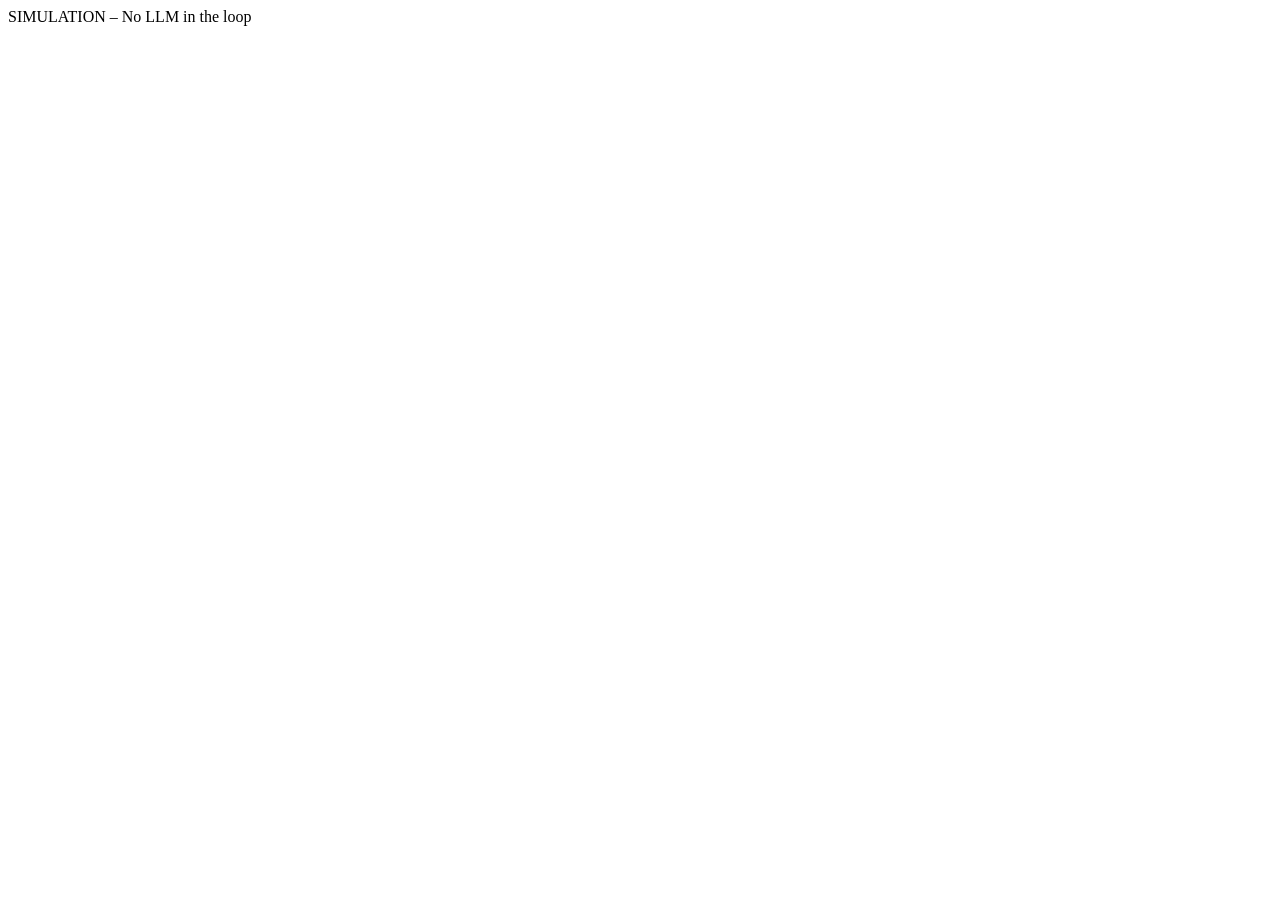
==== public/command-loop/index.html @ ae24730a "feat: assemble Phase 1 site with demos and placeholder landing copy Co-authored-by: aider (deepseek/" ====
<!DOCTYPE html>
<html>
<head>
  <meta charset="utf-8" />
  <title>Command & Confirm Helm FSM – Simulation</title>
  <link rel="stylesheet" href="./family/tokens.css" />
  <link rel="stylesheet" href="./family/base.css" />
</head>
<body>
  <div class="simulation-banner">SIMULATION – No LLM in the loop</div>
  <div id="app"></div>
  <script src="./state-machine.js"></script>
</body>
</html>
---- public/command-loop/family/tokens.css ----
/* tokens.css – shared family design tokens */
---- public/command-loop/family/base.css ----
/* base.css – shared family base styles */
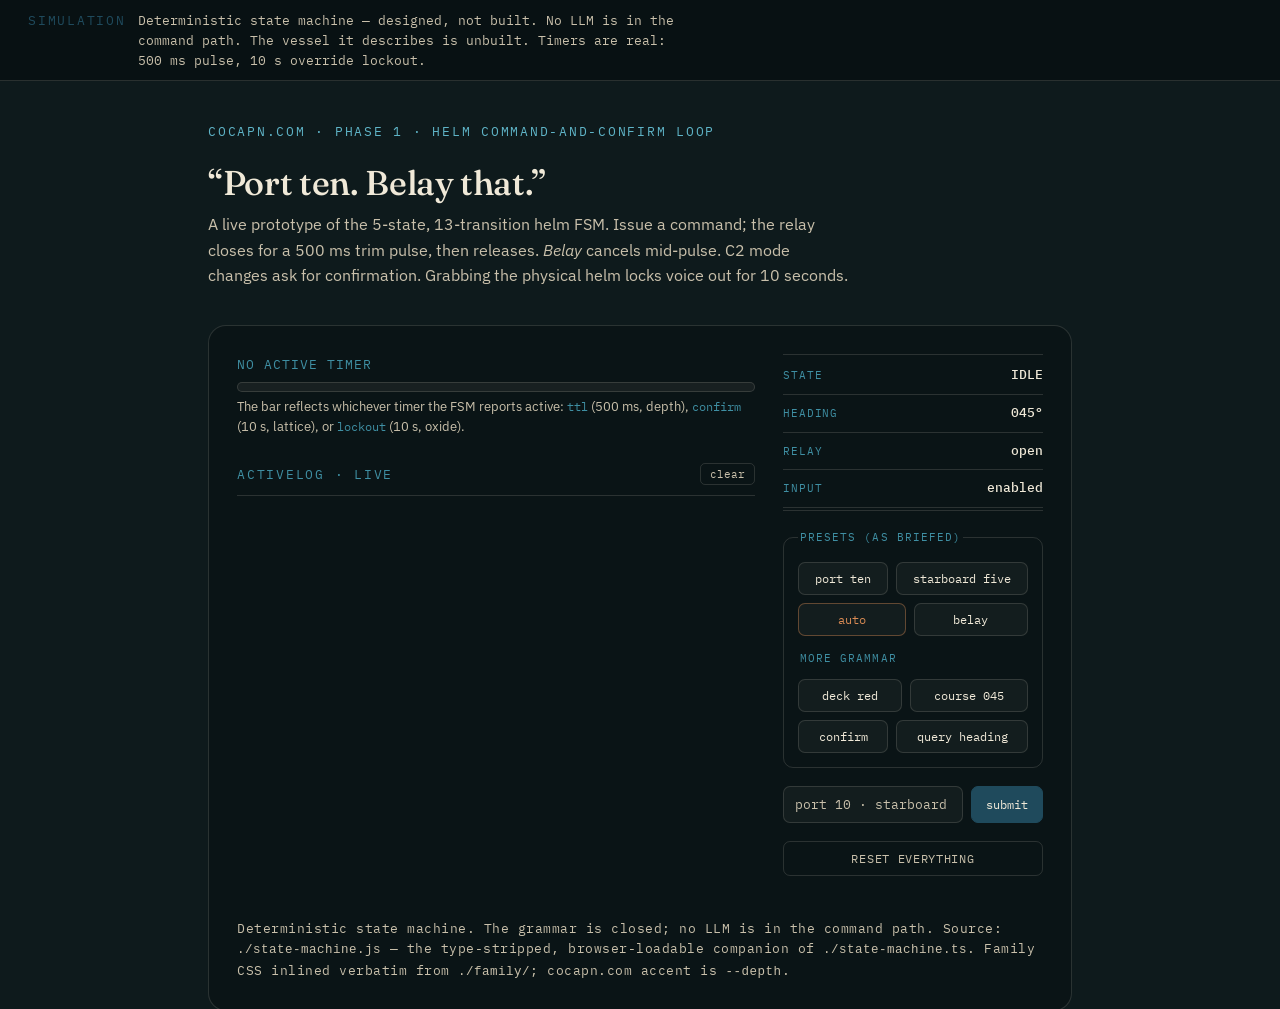
==== commit f37d7de4: "Assemble cocapn.com Phase 1: command-loop + provisioning demos, real landing page Combines two alrea" ====
--- a/public/command-loop/index.html
+++ b/public/command-loop/index.html
@@ -1,14 +1,864 @@
-<!DOCTYPE html>
-<html>
+<!doctype html>
+<!--
+  demo.html
+  -------------------------------------------------------------------
+  Live visualizer for the Phase 1 helm command-and-confirm state
+  machine (state-machine.js). Opens directly from disk (file://) with
+  NO BUILD STEP.
+
+  How it loads the FSM:
+    Chrome blocks ES-module imports from file:// (CORS). state-machine.js
+    is therefore a classic script that attaches its constructor to
+    window.cocapn (see the footer of that file). This page loads it with a
+    plain <script src="./state-machine.js">, NOT an import. The .ts file
+    is the canonical source; the .js is its type-stripped companion.
+
+  Styling:
+    The family design system (family/tokens.css, family/base.css, and —
+    because cocapn.com is that component's named consumer —
+    family/provenance-panel.css) is INLINED verbatim below in <style>,
+    per family/README.md ("inline at build time; never fetch at runtime").
+    The site-level :root then swaps --claw to --depth, the accent the
+    Round 1 plan assigns cocapn.com ("the water under the hull").
+
+  See README.md for run instructions and the judgment calls.
+-->
+<html lang="en">
 <head>
-  <meta charset="utf-8" />
-  <title>Command & Confirm Helm FSM – Simulation</title>
-  <link rel="stylesheet" href="./family/tokens.css" />
-  <link rel="stylesheet" href="./family/base.css" />
+  <meta charset="utf-8">
+  <meta name="viewport" content="width=device-width, initial-scale=1">
+  <title>cocapn · phase 1 · helm command-and-confirm simulation</title>
+
+  <!-- Progressive enhancement only: the family type stack (Fraunces /
+       IBM Plex). Loads when online; degrades gracefully to the Georgia /
+       system / monospace fallbacks in tokens.css when offline. Not a
+       build dependency. -->
+  <link rel="preconnect" href="https://fonts.googleapis.com">
+  <link rel="preconnect" href="https://fonts.gstatic.com" crossorigin>
+  <link rel="stylesheet" href="https://fonts.googleapis.com/css2?family=Fraunces:wght@400;500&family=IBM+Plex+Mono:wght@400;500&family=IBM+Plex+Sans:wght@400;500&display=swap">
+
+  <style>
+    /* =====================================================================
+       INLINED VERBATIM — family/tokens.css
+       (the shared ground palette + per-site accent variables)
+       ===================================================================== */
+    :root {
+      /* --- ground palette + type system (verbatim from landing.html) --- */
+      --ink: #0E1A1C;
+      --ink-deep: #081113;
+      --shell: #F0E9D8;
+      --shell-dim: #C9C0AB;
+      --claw: #A8548C;
+      --claw-deep: #7A3B5E;
+      --lattice: #5FB4C7;
+      --lattice-dim: #3F8FA3;
+      --hardened: #D98B54;
+      --line: rgba(240, 233, 216, 0.14);
+      --display: "Fraunces", Georgia, serif;
+      --body: "IBM Plex Sans", -apple-system, sans-serif;
+      --mono: "IBM Plex Mono", "SF Mono", monospace;
+
+      --antifoul: #B0533A;
+      --depth: #1F4A5C;
+      --reef: #D97A5C;
+    }
+
+    /* =====================================================================
+       INLINED VERBATIM — family/base.css
+       (reset, type scale, and the load-bearing component shapes)
+       ===================================================================== */
+    * { box-sizing: border-box; }
+    html { scroll-behavior: smooth; }
+
+    body {
+      margin: 0;
+      background: var(--ink);
+      color: var(--shell);
+      font-family: var(--body);
+      font-size: 17px;
+      line-height: 1.6;
+      -webkit-font-smoothing: antialiased;
+      overflow-x: hidden;
+    }
+
+    a { color: var(--lattice); }
+    a:focus-visible, button:focus-visible, input:focus-visible {
+      outline: 2px solid var(--lattice);
+      outline-offset: 3px;
+    }
+
+    ::selection { background: var(--claw); color: var(--shell); }
+
+    .wrap {
+      max-width: 920px;
+      margin: 0 auto;
+      padding: 0 28px;
+    }
+
+    .eyebrow {
+      font-family: var(--mono);
+      font-size: 12.5px;
+      letter-spacing: 0.14em;
+      text-transform: uppercase;
+      color: var(--lattice);
+      margin: 0 0 22px;
+      position: relative;
+    }
+
+    .chain {
+      display: flex;
+      flex-wrap: wrap;
+      gap: 0;
+      margin: 56px 0 8px;
+      border-top: 1px solid var(--line);
+      border-bottom: 1px solid var(--line);
+    }
+    .chain-step {
+      flex: 1 1 220px;
+      padding: 22px 20px 22px 0;
+      border-right: 1px solid var(--line);
+    }
+    .chain-step:last-child { border-right: none; }
+    .chain-num {
+      font-family: var(--mono);
+      font-size: 12px;
+      color: var(--lattice-dim);
+      display: block;
+      margin-bottom: 8px;
+    }
+    .chain-step p {
+      margin: 0;
+      font-size: 0.94rem;
+      color: var(--shell-dim);
+    }
+    .chain-step strong {
+      display: block;
+      font-family: var(--display);
+      font-weight: 500;
+      font-size: 1.05rem;
+      color: var(--shell);
+      margin-bottom: 4px;
+    }
+
+    .demo-card {
+      position: relative;
+      margin-top: 36px;
+      background: rgba(8, 17, 19, 0.55);
+      border: 1px solid var(--line);
+      border-radius: 18px;
+      padding: 28px;
+      display: grid;
+      grid-template-columns: 1fr 260px;
+      gap: 28px;
+      align-items: stretch;
+    }
+
+    @media (max-width: 680px) {
+      .demo-card { grid-template-columns: 1fr; }
+    }
+
+    .ledger {
+      margin-top: 32px;
+      border-top: 1px solid var(--line);
+    }
+    .ledger-row {
+      display: grid;
+      grid-template-columns: 1.4fr 2.4fr auto;
+      gap: 20px;
+      align-items: baseline;
+      padding: 16px 0;
+      border-bottom: 1px solid var(--line);
+    }
+    @media (max-width: 620px) {
+      .ledger-row { grid-template-columns: 1fr; gap: 6px; }
+    }
+    .ledger-row.flagship {
+      background: linear-gradient(90deg, rgba(217,139,84,0.08), transparent 40%);
+    }
+    .ledger-name {
+      font-family: var(--display);
+      font-weight: 500;
+      font-size: 1.05rem;
+    }
+    .ledger-name a { color: var(--shell); text-decoration: none; border-bottom: 1px solid var(--line); }
+    .ledger-name a:hover { border-color: var(--lattice); color: var(--lattice); }
+    .ledger-desc { font-size: 0.92rem; color: var(--shell-dim); }
+    .ledger-tag {
+      font-family: var(--mono);
+      font-size: 11px;
+      color: var(--lattice-dim);
+      white-space: nowrap;
+      text-align: right;
+    }
+    .ledger-tag.hardened { color: var(--hardened); }
+
+    .bar-list {
+      list-style: none;
+      margin: 0;
+      padding: 0;
+      counter-reset: bar;
+    }
+    .bar-list li {
+      counter-increment: bar;
+      position: relative;
+      padding: 14px 0 14px 40px;
+      border-bottom: 1px solid var(--line);
+      font-size: 0.95rem;
+      color: var(--shell-dim);
+    }
+    .bar-list li::before {
+      content: counter(bar);
+      position: absolute;
+      left: 0;
+      top: 14px;
+      font-family: var(--mono);
+      font-size: 12px;
+      color: var(--lattice-dim);
+      width: 24px;
+    }
+    .bar-list strong { color: var(--shell); }
+
+    @media (prefers-reduced-motion: reduce) {
+      html { scroll-behavior: auto; }
+    }
+
+    /* =====================================================================
+       INLINED VERBATIM — family/provenance-panel.css
+       (cocapn.com is the named consumer of this honesty component; see
+       family/README.md "Use on: cocapn.com".)
+       ===================================================================== */
+    .provenance-status {
+      position: sticky;
+      top: 0;
+      z-index: 10;
+      display: flex;
+      flex-wrap: wrap;
+      align-items: baseline;
+      gap: 12px;
+      padding: 10px 28px;
+      background: var(--ink-deep);
+      border-bottom: 1px solid var(--line);
+      font-family: var(--mono);
+      font-size: 12.5px;
+      color: var(--shell-dim);
+    }
+    .provenance-status__word {
+      letter-spacing: 0.14em;
+      text-transform: uppercase;
+      color: var(--claw);
+      white-space: nowrap;
+    }
+    .provenance-status__text {
+      flex: 1 1 auto;
+      max-width: 70ch;
+    }
+    @media (max-width: 620px) {
+      .provenance-status { padding: 10px 18px; font-size: 11.5px; }
+    }
+    .provenance {
+      display: inline-block;
+      font-family: var(--mono);
+      font-size: 11px;
+      letter-spacing: 0.04em;
+      color: var(--lattice-dim);
+      background: rgba(95, 180, 199, 0.08);
+      border: 1px solid var(--line);
+      padding: 2px 8px;
+      border-radius: 4px;
+      vertical-align: middle;
+      margin-left: 8px;
+    }
+    .provenance--block {
+      display: block;
+      margin: 14px 0 0;
+      background: transparent;
+      border: 0;
+      padding: 0;
+      font-size: 12.5px;
+      color: var(--shell-dim);
+    }
+
+    /* =====================================================================
+       SITE-LEVEL ACCENT SWAP — cocapn.com = "the water under the hull"
+       (Round 1 Section 2). All var(--claw) references above now read as
+       --depth. --claw-deep is re-pointed to a darker depth so hovers on
+       depth-colored controls stay coherent (tokens.css only defines
+       --depth, not a deep companion; this is the one small token added
+       by this demo).
+       ===================================================================== */
+    :root {
+      --claw: var(--depth);
+      --claw-deep: #143746;
+    }
+
+    /* =====================================================================
+       DEMO-SPECIFIC component styles (build on the family shapes above).
+       Kept minimal and within the family palette.
+       ===================================================================== */
+
+    header.page-head { padding: 40px 0 0; }
+    h1.title {
+      font-family: var(--display);
+      font-weight: 500;
+      font-size: 2.15rem;
+      line-height: 1.14;
+      letter-spacing: -0.01em;
+      margin: 0 0 10px;
+    }
+    p.lede {
+      color: var(--shell-dim);
+      margin: 0;
+      max-width: 64ch;
+      font-size: 1rem;
+    }
+
+    /* the demo-card interior: primary surface (timer + log) + sidebar.
+       base.css already gives .demo-card a 1fr / 260px grid; we fill it. */
+    .demo-primary { display: flex; flex-direction: column; min-width: 0; }
+    .demo-side { display: flex; flex-direction: column; gap: 18px; min-width: 0; }
+
+    /* ---------- TTL / countdown bar ----------
+       Adapts to whichever timer the FSM reports active:
+       ttl (500 ms pulse), confirm (10 s window), or lockout (10 s). */
+    .timer-block { margin-bottom: 22px; }
+    .timer-head {
+      display: flex;
+      justify-content: space-between;
+      align-items: baseline;
+      gap: 12px;
+      margin-bottom: 8px;
+      font-family: var(--mono);
+      font-size: 12.5px;
+    }
+    .timer-label {
+      letter-spacing: 0.08em;
+      text-transform: uppercase;
+      color: var(--lattice-dim);
+    }
+    .timer-remain { color: var(--shell); }
+    .timer-track {
+      height: 10px;
+      background: rgba(240, 233, 216, 0.06);
+      border: 1px solid var(--line);
+      border-radius: 6px;
+      overflow: hidden;
+    }
+    .timer-fill {
+      height: 100%;
+      width: 0%;
+      background: var(--claw);
+      border-radius: 6px 0 0 6px;
+    }
+    .timer-fill[data-kind="ttl"]     { background: var(--claw); }
+    .timer-fill[data-kind="confirm"] { background: var(--lattice); }
+    .timer-fill[data-kind="lockout"] { background: var(--hardened); }
+
+    /* ---------- ActiveLog live event list ---------- */
+    .log-block { margin-top: 4px; display: flex; flex-direction: column; flex: 1 1 auto; min-height: 0; }
+    .log-head {
+      display: flex;
+      justify-content: space-between;
+      align-items: center;
+      margin-bottom: 10px;
+    }
+    .log-head .eyebrow { margin: 0; color: var(--lattice-dim); }
+    .mini-btn {
+      font-family: var(--mono);
+      font-size: 11px;
+      color: var(--shell-dim);
+      background: transparent;
+      border: 1px solid var(--line);
+      border-radius: 5px;
+      padding: 3px 9px;
+      cursor: pointer;
+    }
+    .mini-btn:hover { color: var(--shell); border-color: var(--lattice-dim); }
+
+    .log-list {
+      list-style: none;
+      margin: 0;
+      padding: 0;
+      max-height: 380px;
+      overflow-y: auto;
+      border-top: 1px solid var(--line);
+    }
+    .log-row {
+      display: grid;
+      grid-template-columns: 88px 116px 1fr;
+      gap: 10px;
+      align-items: baseline;
+      padding: 9px 2px;
+      border-bottom: 1px solid var(--line);
+      animation: log-in 240ms ease-out;
+    }
+    @keyframes log-in { from { opacity: 0; transform: translateY(-3px); } to { opacity: 1; transform: none; } }
+    .log-meta {
+      font-family: var(--mono);
+      font-size: 11.5px;
+      color: var(--lattice-dim);
+      white-space: nowrap;
+    }
+    .log-type {
+      font-family: var(--mono);
+      font-size: 11.5px;
+      color: var(--shell-dim);
+      white-space: nowrap;
+    }
+    .log-body {
+      font-family: var(--body);
+      font-size: 12.5px;
+      line-height: 1.45;
+      color: var(--shell);
+      word-break: break-word;
+    }
+    .log-type.t-helm-command    { color: var(--claw); }
+    .log-type.t-chat-exchange   { color: var(--shell); }
+    .log-type.t-speech-segment  { color: var(--shell-dim); }
+    .log-type.t-helm-event      { color: var(--hardened); }
+    .log-type.t-fix-track       { color: var(--lattice); }
+
+    /* ---------- sidebar readout ---------- */
+    .readout {
+      border-top: 1px solid var(--line);
+      border-bottom: 1px solid var(--line);
+      padding: 2px 0;
+    }
+    .readout-row {
+      display: flex;
+      justify-content: space-between;
+      align-items: baseline;
+      gap: 10px;
+      padding: 8px 0;
+      border-bottom: 1px solid var(--line);
+    }
+    .readout-row:last-child { border-bottom: 0; }
+    .readout-row .k {
+      font-family: var(--mono);
+      font-size: 11px;
+      letter-spacing: 0.08em;
+      text-transform: uppercase;
+      color: var(--lattice-dim);
+    }
+    .readout-row .v {
+      font-family: var(--mono);
+      font-weight: 500;
+      font-size: 13px;
+      color: var(--shell);
+      text-align: right;
+    }
+    #rd-state[data-state="LOCKOUT"]              { color: var(--hardened); }
+    #rd-state[data-state="C1_PULSING"],
+    #rd-state[data-state="C2_PULSING"]           { color: var(--claw); }
+    #rd-state[data-state="C2_AWAITING_CONFIRM"]  { color: var(--lattice); }
+    #rd-relay[data-closed="1"]                   { color: var(--hardened); }
+    #rd-input[data-on="0"]                       { color: var(--hardened); }
+
+    /* ---------- preset / control buttons ---------- */
+    .presets {
+      border: 1px solid var(--line);
+      border-radius: 10px;
+      padding: 12px 14px 14px;
+      margin: 0;
+      display: flex;
+      flex-wrap: wrap;
+      gap: 8px;
+    }
+    .presets legend {
+      flex-basis: 100%;
+      font-family: var(--mono);
+      font-size: 10.5px;
+      letter-spacing: 0.1em;
+      text-transform: uppercase;
+      color: var(--lattice-dim);
+      padding: 0 2px;
+      margin-bottom: 4px;
+    }
+    .presets legend.sub { margin-top: 6px; }
+    .presets button {
+      flex: 1 1 auto;
+      font-family: var(--mono);
+      font-size: 12px;
+      color: var(--shell);
+      background: rgba(240, 233, 216, 0.04);
+      border: 1px solid var(--line);
+      border-radius: 7px;
+      padding: 8px 10px;
+      cursor: pointer;
+      transition: border-color .12s ease, color .12s ease, background .12s ease;
+    }
+    .presets button:hover:not(:disabled)  { border-color: var(--lattice); color: var(--lattice); }
+    .presets button:active:not(:disabled) { background: rgba(95, 180, 199, 0.10); }
+    .presets button:disabled              { opacity: 0.4; cursor: not-allowed; }
+
+    /* the "auto" preset is wired to the physical-override path (T10),
+       not a voice command — see README.md judgment call. Styled to read
+       as a control rather than a grammar word. */
+    #btn-override       { color: var(--hardened); border-color: rgba(217, 139, 84, 0.40); }
+    #btn-override:hover:not(:disabled) { border-color: var(--hardened); color: var(--hardened); background: rgba(217, 139, 84, 0.08); }
+
+    .freeform { display: flex; gap: 8px; }
+    .freeform input {
+      flex: 1 1 auto;
+      min-width: 0;
+      font-family: var(--mono);
+      font-size: 13px;
+      color: var(--shell);
+      background: rgba(240, 233, 216, 0.04);
+      border: 1px solid var(--line);
+      border-radius: 7px;
+      padding: 9px 11px;
+    }
+    .freeform input::placeholder { color: var(--shell-dim); }
+    .freeform input:focus-visible { outline: 2px solid var(--lattice); outline-offset: 1px; }
+    .freeform button {
+      font-family: var(--mono);
+      font-size: 12px;
+      color: var(--shell);
+      background: var(--claw);
+      border: 1px solid var(--claw);
+      border-radius: 7px;
+      padding: 9px 14px;
+      cursor: pointer;
+    }
+    .freeform button:hover:not(:disabled) { background: var(--claw-deep); border-color: var(--claw-deep); }
+    .freeform button:disabled { opacity: 0.4; cursor: not-allowed; }
+
+    .reset-btn {
+      width: 100%;
+      font-family: var(--mono);
+      font-size: 11.5px;
+      letter-spacing: 0.06em;
+      text-transform: uppercase;
+      color: var(--shell-dim);
+      background: transparent;
+      border: 1px solid var(--line);
+      border-radius: 7px;
+      padding: 9px 10px;
+      cursor: pointer;
+    }
+    .reset-btn:hover { color: var(--shell); border-color: var(--lattice-dim); }
+
+    .foot-note {
+      grid-column: 1 / -1;
+      margin: 4px 0 0;
+      font-size: 12.5px;
+      color: var(--shell-dim);
+    }
+    .foot-note code {
+      font-family: var(--mono);
+      font-size: 11.5px;
+      color: var(--lattice-dim);
+    }
+
+    /* the provenance block note spans the whole card */
+    .demo-card > .provenance--block { grid-column: 1 / -1; }
+
+    @media (max-width: 680px) {
+      .log-row { grid-template-columns: 1fr; gap: 2px; }
+      .log-meta, .log-type { font-size: 11px; }
+    }
+  </style>
 </head>
 <body>
-  <div class="simulation-banner">SIMULATION – No LLM in the loop</div>
-  <div id="app"></div>
+
+  <!-- persistent honesty status line (family/provenance-panel.html shape) -->
+  <aside class="provenance-status" role="status" aria-live="polite">
+    <span class="provenance-status__word">SIMULATION</span>
+    <span class="provenance-status__text">
+      Deterministic state machine — designed, not built. No LLM is in the
+      command path. The vessel it describes is unbuilt. Timers are real:
+      500&nbsp;ms pulse, 10&nbsp;s override lockout.
+    </span>
+  </aside>
+
+  <div class="wrap">
+    <header class="page-head">
+      <p class="eyebrow">cocapn.com · phase 1 · helm command-and-confirm loop</p>
+      <h1 class="title">&ldquo;Port ten. Belay that.&rdquo;</h1>
+      <p class="lede">
+        A live prototype of the 5-state, 13-transition helm FSM. Issue a
+        command; the relay closes for a 500&nbsp;ms trim pulse, then
+        releases. <em>Belay</em> cancels mid-pulse. C2 mode changes ask for
+        confirmation. Grabbing the physical helm locks voice out for
+        10&nbsp;seconds.
+      </p>
+    </header>
+
+    <div class="demo-card">
+      <!-- ============== primary: countdown bar + live ActiveLog ============== -->
+      <section class="demo-primary" aria-label="live state machine view">
+        <div class="timer-block">
+          <div class="timer-head">
+            <span class="timer-label" id="timer-label">no active timer</span>
+            <span class="timer-remain" id="timer-remain"></span>
+          </div>
+          <div class="timer-track" role="meter" aria-label="active timer remaining">
+            <div class="timer-fill" id="timer-fill"></div>
+          </div>
+          <p class="foot-note">
+            The bar reflects whichever timer the FSM reports active:
+            <code>ttl</code> (500&nbsp;ms, depth), <code>confirm</code>
+            (10&nbsp;s, lattice), or <code>lockout</code> (10&nbsp;s, oxide).
+          </p>
+        </div>
+
+        <div class="log-block">
+          <div class="log-head">
+            <span class="eyebrow">ActiveLog · live</span>
+            <button type="button" id="log-clear" class="mini-btn">clear</button>
+          </div>
+          <ol class="log-list" id="log-list" aria-live="polite" aria-relevant="additions"></ol>
+        </div>
+      </section>
+
+      <!-- ============== sidebar: readout + controls ============== -->
+      <aside class="demo-side" aria-label="state readout and controls">
+        <div class="readout">
+          <div class="readout-row"><span class="k">state</span><span class="v" id="rd-state">IDLE</span></div>
+          <div class="readout-row"><span class="k">heading</span><span class="v" id="rd-heading">045°</span></div>
+          <div class="readout-row"><span class="k">relay</span><span class="v" id="rd-relay" data-closed="0">open</span></div>
+          <div class="readout-row"><span class="k">input</span><span class="v" id="rd-input" data-on="1">enabled</span></div>
+          <div class="readout-row" id="rd-pending-wrap" style="display:none;">
+            <span class="k">pending</span><span class="v" id="rd-pending">—</span>
+          </div>
+        </div>
+
+        <fieldset class="presets">
+          <legend>presets (as briefed)</legend>
+          <!-- Labels show the spoken phrase; data-cmd carries the closed
+               grammar token (digits). The grammar in state-machine.js is
+               /^port (\d+)$/ — "port ten" as typed text would NOT parse.
+               The assistant echoes back in words via numberToWord, so the
+               loop still reads "port ten … complete." See README.md. -->
+          <button type="button" data-cmd="port 10">port ten</button>
+          <button type="button" data-cmd="starboard 5">starboard five</button>
+          <button type="button" id="btn-override" title="The word 'auto' has no production in the closed grammar. It is mapped to the T10 physical helm override (autopilot handoff) so the 10-second LOCKOUT state is reachable from the demo. See README.md.">auto</button>
+          <button type="button" data-cmd="belay">belay</button>
+
+          <legend class="sub">more grammar</legend>
+          <button type="button" data-cmd="deck red">deck red</button>
+          <button type="button" data-cmd="course 045">course 045</button>
+          <button type="button" data-cmd="confirm">confirm</button>
+          <button type="button" data-cmd="what's our heading">query heading</button>
+        </fieldset>
+
+        <form class="freeform" id="freeform" autocomplete="off">
+          <input type="text" id="phrase" placeholder="port 10 · starboard 5 · course 045 · belay" aria-label="free-text helm phrase">
+          <button type="submit">submit</button>
+        </form>
+
+        <button type="button" id="btn-reset" class="reset-btn">reset everything</button>
+      </aside>
+
+      <p class="provenance provenance--block">
+        Deterministic state machine. The grammar is closed; no LLM is in
+        the command path. Source: <code>./state-machine.js</code> — the
+        type-stripped, browser-loadable companion of
+        <code>./state-machine.ts</code>. Family CSS inlined verbatim from
+        <code>./family/</code>; cocapn.com accent is <code>--depth</code>.
+      </p>
+    </div>
+  </div>
+
+  <!-- The FSM. Classic script (NOT an ES module) because Chrome blocks
+       module imports from file://. It attaches window.cocapn. -->
   <script src="./state-machine.js"></script>
+  <script>
+    (function () {
+      "use strict";
+
+      var HSM = window.cocapn.HelmStateMachine;
+      var EventType = window.cocapn.EventType;
+      var TTL_MS = window.cocapn.TTL_MS;
+
+      // -----------------------------------------------------------------
+      // construct the machine. lightingProvisioned=true so the C2 lighting
+      // path ("deck red") is exercisable; initialHeading=045 so trim pulses
+      // produce visible, nautical-looking heading changes.
+      // -----------------------------------------------------------------
+      var fsm = new HSM({ initialHeading: 45, lightingProvisioned: true });
+
+      // DOM handles
+      var elState       = document.getElementById("rd-state");
+      var elHeading     = document.getElementById("rd-heading");
+      var elRelay       = document.getElementById("rd-relay");
+      var elInput       = document.getElementById("rd-input");
+      var elPendingWrap = document.getElementById("rd-pending-wrap");
+      var elPending     = document.getElementById("rd-pending");
+      var elTimerLabel  = document.getElementById("timer-label");
+      var elTimerRemain = document.getElementById("timer-remain");
+      var elTimerFill   = document.getElementById("timer-fill");
+      var elList        = document.getElementById("log-list");
+      var elPhrase      = document.getElementById("phrase");
+      var elFreeBtn     = document.querySelector("#freeform button");
+
+      // ---- helpers ----------------------------------------------------
+      function fmtHdg(h) {
+        var n = ((Math.round(h) % 360) + 360) % 360;
+        return (n < 10 ? "00" : n < 100 ? "0" : "") + n + "°";
+      }
+
+      // ---- readout renderers -----------------------------------------
+      function renderState(s)    { elState.textContent = s; elState.dataset.state = s; }
+      function renderVessel(v)   { elHeading.textContent = fmtHdg(v.heading); }
+      function renderRelay(closed, cause) {
+        elRelay.textContent = closed ? "closed" : "open";
+        elRelay.dataset.closed = closed ? "1" : "0";
+        if (cause) elRelay.title = "last transition: " + cause;
+      }
+      function renderInput(enabled) {
+        elInput.textContent = enabled ? "enabled" : "locked out";
+        elInput.dataset.on = enabled ? "1" : "0";
+        // voice input is physically released during override lockout
+        var voiceButtons = document.querySelectorAll("[data-cmd]");
+        for (var i = 0; i < voiceButtons.length; i++) voiceButtons[i].disabled = !enabled;
+        elPhrase.disabled = !enabled;
+        elFreeBtn.disabled = !enabled;
+      }
+      function renderPending(p) {
+        if (!p) { elPendingWrap.style.display = "none"; return; }
+        elPendingWrap.style.display = "";
+        elPending.textContent = p.class + " · " + p.action + " → " + fmtHdg(p.targetHeading);
+      }
+
+      // ---- countdown bar (rAF, driven by onTimerStart / onTimerEnd) ---
+      var timerInfo = null;   // { kind, start, ms }
+      var rafId = null;
+
+      function labelFor(kind) {
+        if (kind === "ttl")     return "TTL pulse";
+        if (kind === "confirm") return "confirm window";
+        if (kind === "lockout") return "override lockout";
+        return kind;
+      }
+      function startTimerBar(kind, ms) {
+        timerInfo = { kind: kind, start: performance.now(), ms: ms };
+        elTimerLabel.textContent = labelFor(kind) + " · " + ms + " ms";
+        elTimerFill.dataset.kind = kind;
+        if (rafId === null) rafId = requestAnimationFrame(tick);
+      }
+      function stopTimerBar() {
+        timerInfo = null;
+        elTimerLabel.textContent = "no active timer";
+        elTimerRemain.textContent = "";
+        elTimerFill.style.width = "0%";
+        elTimerFill.removeAttribute("data-kind");
+        if (rafId !== null) { cancelAnimationFrame(rafId); rafId = null; }
+      }
+      function tick() {
+        rafId = null;
+        if (!timerInfo) return;
+        var elapsed = performance.now() - timerInfo.start;
+        var remain = Math.max(0, timerInfo.ms - elapsed);
+        var pct = (remain / timerInfo.ms) * 100;
+        elTimerFill.style.width = pct.toFixed(2) + "%";
+        elTimerRemain.textContent = Math.ceil(remain) + " ms";
+        if (remain > 0) rafId = requestAnimationFrame(tick);
+      }
+
+      // ---- ActiveLog event list --------------------------------------
+      var MAX_LOG = 60;
+      function summarize(ev) {
+        var b = ev.body || {};
+        switch (ev.type) {
+          case EventType.HELM_COMMAND:
+            var s = b.class + " " + b.action + " · " + b.result;
+            if (b.cancel_reason) s += " (" + b.cancel_reason + ")";
+            if (b.confirmed_by)  s += " confirmed_by=" + b.confirmed_by;
+            return s;
+          case EventType.CHAT_EXCHANGE:
+            return b.role + ": " + b.text;
+          case EventType.SPEECH_SEGMENT:
+            return "\u201c" + b.text + "\u201d conf=" + b.conf;
+          case EventType.HELM_EVENT:
+            return b.event_type + " \u2014 " + b.detail;
+          case EventType.FIX_TRACK:
+            var f = ev.fix || {};
+            return "cog=" + (f.cog != null ? f.cog : "?") +
+                   " sog=" + (f.sog != null ? f.sog : "?");
+          default:
+            return JSON.stringify(b);
+        }
+      }
+      function addEvent(ev) {
+        var li = document.createElement("li");
+        li.className = "log-row";
+
+        var meta = document.createElement("span");
+        meta.className = "log-meta";
+        meta.textContent = ev.dev + " · #" + ev.seq;
+
+        var type = document.createElement("span");
+        type.className = "log-type t-" + ev.type.replace(/[.]/g, "-");
+        type.textContent = ev.type;
+
+        var body = document.createElement("span");
+        body.className = "log-body";
+        body.textContent = summarize(ev);
+
+        li.appendChild(meta);
+        li.appendChild(type);
+        li.appendChild(body);
+
+        elList.insertBefore(li, elList.firstChild);
+        while (elList.children.length > MAX_LOG) {
+          elList.removeChild(elList.lastChild);
+        }
+      }
+
+      // ---- wire the listener -----------------------------------------
+      fsm.setListener({
+        onStateChange: function (next)       { renderState(next); },
+        onVesselState: function (v)          { renderVessel(v); },
+        onRelay:       function (closed, c)  { renderRelay(closed, c); },
+        onInputEnabled:function (on)         { renderInput(on); },
+        onPending:     function (p)          { renderPending(p); },
+        onTimerStart:  function (kind, ms)   { startTimerBar(kind, ms); },
+        onTimerEnd:    function ()           { stopTimerBar(); },
+        onEvent:       function (ev)         { addEvent(ev); }
+      });
+
+      // initial paint (listener only fires on changes)
+      renderState(fsm.getState());
+      renderVessel(fsm.getVesselState());
+      renderRelay(false, null);
+      renderInput(true);
+      renderPending(fsm.getPending());
+
+      // ---- controls --------------------------------------------------
+      function submitPhrase(raw) {
+        if (!raw) return;
+        fsm.submit(raw, "sim-phone");
+      }
+
+      var cmdButtons = document.querySelectorAll("[data-cmd]");
+      for (var i = 0; i < cmdButtons.length; i++) {
+        (function (btn) {
+          btn.addEventListener("click", function () {
+            submitPhrase(btn.getAttribute("data-cmd"));
+          });
+        })(cmdButtons[i]);
+      }
+
+      document.getElementById("btn-override").addEventListener("click", function () {
+        fsm.override(); // T10 — physical helm takeover -> 10s LOCKOUT
+      });
+
+      document.getElementById("btn-reset").addEventListener("click", function () {
+        fsm.reset({ initialHeading: 45, lightingProvisioned: true });
+        stopTimerBar(); // belt-and-suspenders; the listener already stops it
+      });
+
+      document.getElementById("freeform").addEventListener("submit", function (e) {
+        e.preventDefault();
+        submitPhrase(elPhrase.value);
+        elPhrase.value = "";
+      });
+
+      document.getElementById("log-clear").addEventListener("click", function () {
+        elList.innerHTML = "";
+      });
+    })();
+  </script>
 </body>
 </html>
